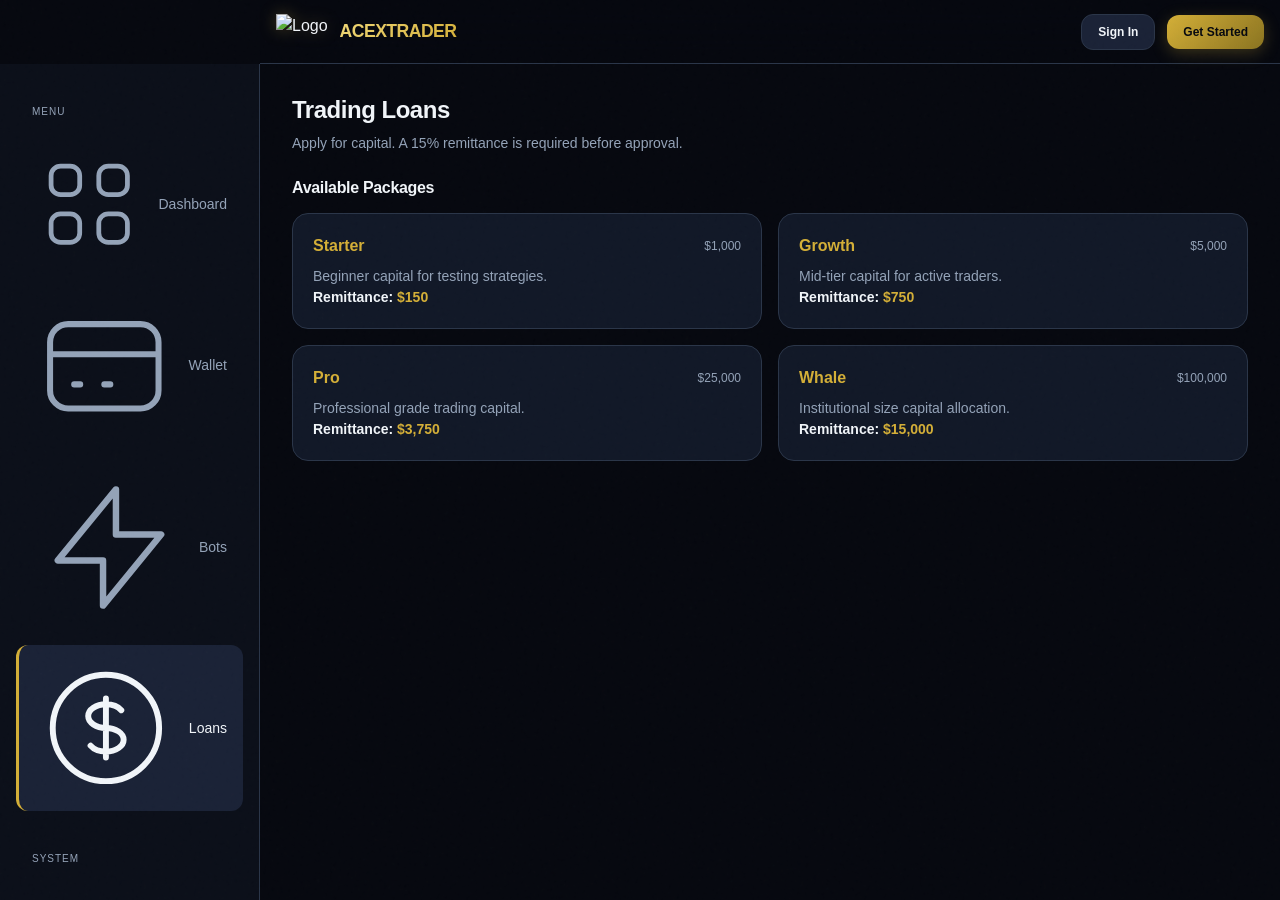
==== loans/index.html @ 778919cd "Create index.html" ====
<!DOCTYPE html>
<html lang="en">
<head>
<meta charset="UTF-8">
<meta name="viewport" content="width=device-width, initial-scale=1.0, viewport-fit=cover">
<meta name="theme-color" content="#06080f">
<title>Loans — Acextraderoption</title>
<link rel="stylesheet" href="../assets/css/main.css">
</head>
<body>
<header class="app-header">
  <div class="logo-wrap">
    <img src="../assets/img/logo.png" alt="Acextraderoption" class="logo-img" onerror="this.style.display='none'">
    <span class="logo-text">ACEXTRADER</span>
  </div>
</header>
<div class="sidebar"></div>
<nav class="bottom-nav"></nav>
<main class="main-content">
<script>
(async () => {
  if (!(await ACE.requireAuth())) return;
  const profile = await ACE.getProfile();
  const { data: loans } = await supabase.from('loans').select('*').eq('user_id', profile.id);
  const list = document.getElementById('loan-list');
  if (!loans || loans.length === 0) {
    list.innerHTML = '<div class="text-muted text-center py-6">No active loan applications.</div>';
  } else {
    list.innerHTML = loans.map(l => `
      <div class="card mb-4">
        <div class="flex items-center justify-between mb-3">
          <div class="fw-700">${l.package_name}</div>
          <span class="badge badge-${l.status === 'active' ? 'green' : l.status === 'pending' ? 'orange' : l.status === 'repaid' ? 'blue' : 'red'}">${l.status}</span>
        </div>
        <div class="grid grid-3 gap-4">
          <div>
            <div class="fs-12 text-muted">Principal</div>
            <div class="fw-700">${ACE.formatCurrency(l.principal_usd)}</div>
          </div>
          <div>
            <div class="fs-12 text-muted">Remittance (15%)</div>
            <div class="fw-700 text-gold">${ACE.formatCurrency(l.remittance_amount)}</div>
          </div>
          <div>
            <div class="fs-12 text-muted">Paid</div>
            <div class="fw-700">${l.remittance_paid ? 'Yes' : 'No'}</div>
          </div>
        </div>
      </div>
    `).join('');
  }
})();

function selectPackage(name, principal) {
  document.getElementById('package-name').value = name;
  document.getElementById('principal').value = principal;
  const remit = ACE.calculateLoanRemittance(principal);
  document.getElementById('remit-display').textContent = 'Remittance Required: ' + ACE.formatCurrency(remit) + ' (15%)';
  document.getElementById('apply-section').classList.remove('hidden');
  document.getElementById('apply-section').scrollIntoView({ behavior: 'smooth' });
}

document.getElementById('loanForm').addEventListener('submit', async (e) => {
  e.preventDefault();
  const session = await ACE.getSession();
  if (!session) return;
  const principal = parseFloat(document.getElementById('principal').value);
  const { data, error } = await supabase.from('loans').insert({
    user_id: session.user.id,
    package_name: document.getElementById('package-name').value,
    principal_usd: principal,
    remittance_paid: false,
    remittance_amount: ACE.calculateLoanRemittance(principal),
    status: 'pending'
  });
  if (error) { ACE.showToast(error.message, 'error'); }
  else {
    ACE.showToast('Loan application submitted. Pay remittance to activate.', 'success');
    setTimeout(() => location.reload(), 800);
  }
});
</script>

<div class="animate-fade-up">
  <h2 class="fs-24 fw-700 mb-2">Trading Loans</h2>
  <p class="fs-14 text-muted mb-6">Apply for capital. A 15% remittance is required before approval.</p>

  <div id="loan-list" class="mb-6"></div>

  <h3 class="fs-16 fw-700 mb-4">Available Packages</h3>
  <div class="grid grid-2 gap-4 mb-6">
    <div class="card card-hover" onclick="selectPackage('Starter', 1000)">
      <div class="flex items-center justify-between mb-2">
        <div class="fw-700 text-gold">Starter</div>
        <div class="fs-12 text-muted">$1,000</div>
      </div>
      <p class="fs-14 text-muted">Beginner capital for testing strategies.</p>
      <div class="mt-3 fw-700 fs-14">Remittance: <span class="text-gold">$150</span></div>
    </div>
    <div class="card card-hover" onclick="selectPackage('Growth', 5000)">
      <div class="flex items-center justify-between mb-2">
        <div class="fw-700 text-gold">Growth</div>
        <div class="fs-12 text-muted">$5,000</div>
      </div>
      <p class="fs-14 text-muted">Mid-tier capital for active traders.</p>
      <div class="mt-3 fw-700 fs-14">Remittance: <span class="text-gold">$750</span></div>
    </div>
    <div class="card card-hover" onclick="selectPackage('Pro', 25000)">
      <div class="flex items-center justify-between mb-2">
        <div class="fw-700 text-gold">Pro</div>
        <div class="fs-12 text-muted">$25,000</div>
      </div>
      <p class="fs-14 text-muted">Professional grade trading capital.</p>
      <div class="mt-3 fw-700 fs-14">Remittance: <span class="text-gold">$3,750</span></div>
    </div>
    <div class="card card-hover" onclick="selectPackage('Whale', 100000)">
      <div class="flex items-center justify-between mb-2">
        <div class="fw-700 text-gold">Whale</div>
        <div class="fs-12 text-muted">$100,000</div>
      </div>
      <p class="fs-14 text-muted">Institutional size capital allocation.</p>
      <div class="mt-3 fw-700 fs-14">Remittance: <span class="text-gold">$15,000</span></div>
    </div>
  </div>

  <div id="apply-section" class="hidden">
    <div class="card" style="max-width:500px;">
      <div class="card-title mb-4">Apply for Loan</div>
      <form id="loanForm">
        <input type="hidden" id="package-name">
        <div class="input-group">
          <label class="input-label">Principal Amount</label>
          <input type="number" class="input" id="principal" readonly>
        </div>
        <div class="input-group">
          <div id="remit-display" class="fs-14 fw-700 text-gold"></div>
        </div>
        <div class="input-group">
          <label class="input-label">
            <input type="checkbox" required style="margin-right:0.5rem;">
            I understand that 15% remittance must be paid to platform deposit addresses before this loan can be approved.
          </label>
        </div>
        <button type="submit" class="btn btn-primary">Submit Application</button>
      </form>
      <div class="fs-12 text-muted mt-4">
        Remittance addresses:<br>
        USDT TRC20: TChv3f5g8a9kL2mNpQrStUvWxYzAbCdEfG<br>
        USDT ERC20: 0x742d35Cc6634C0532925a3b844Bc9e7595f0bEb<br>
        BTC: bc1qxy2kgdygjrsqtzq2n0yrf2493p83kkfjhx0wlh
      </div>
    </div>
  </div>
</div>
</main>
<script src="../assets/js/supabase-config.js"></script>
<script src="../assets/js/app.js"></script>
</body>
</html>
---- assets/css/main.css ----
:root {
  --obsidian: #06080f;
  --deep: #0b0f19;
  --surface: #111827;
  --panel: #1a2236;
  --panel-hover: #232d45;
  --border: #2a3548;
  --border-light: #3a4a63;
  --text: #f1f5f9;
  --text-muted: #94a3b8;
  --gold: #d4af37;
  --gold-light: #f0d878;
  --gold-dim: #8a7320;
  --green: #10b981;
  --green-dim: #065f46;
  --red: #ef4444;
  --red-dim: #991b1b;
  --blue: #3b82f6;
  --blue-dim: #1e40af;
  --purple: #8b5cf6;
  --orange: #f59e0b;
  --shadow: 0 4px 24px rgba(0,0,0,0.4);
  --shadow-lg: 0 12px 40px rgba(0,0,0,0.6);
  --radius-sm: 8px;
  --radius: 12px;
  --radius-lg: 16px;
  --radius-xl: 24px;
}

* { margin: 0; padding: 0; box-sizing: border-box; -webkit-tap-highlight-color: transparent; }

html { scroll-behavior: smooth; }

body {
  font-family: -apple-system, BlinkMacSystemFont, 'Segoe UI', Roboto, Helvetica, Arial, sans-serif;
  background: var(--obsidian);
  color: var(--text);
  min-height: 100vh;
  overflow-x: hidden;
  line-height: 1.5;
  -webkit-font-smoothing: antialiased;
  padding-bottom: 80px;
}

body::before {
  content: '';
  position: fixed; inset: 0;
  background-image: url("data:image/svg+xml,%3Csvg viewBox='0 0 256 256' xmlns='http://www.w3.org/2000/svg'%3E%3Cfilter id='n'%3E%3CfeTurbulence type='fractalNoise' baseFrequency='0.85' numOctaves='4' stitchTiles='stitch'/%3E%3C/filter%3E%3Crect width='100%25' height='100%25' filter='url(%23n)' opacity='0.035'/%3E%3C/svg%3E");
  pointer-events: none; z-index: 9999; opacity: 0.5;
}

::-webkit-scrollbar { width: 6px; }
::-webkit-scrollbar-track { background: var(--obsidian); }
::-webkit-scrollbar-thumb { background: var(--border); border-radius: 3px; }
::-webkit-scrollbar-thumb:hover { background: var(--border-light); }

h1, h2, h3, h4, h5, h6 { font-weight: 700; letter-spacing: -0.02em; line-height: 1.2; }

.text-muted { color: var(--text-muted); }
.text-gold { color: var(--gold); }
.text-green { color: var(--green); }
.text-red { color: var(--red); }
.text-blue { color: var(--blue); }
.text-orange { color: var(--orange); }

.fs-10 { font-size: 0.625rem; }
.fs-12 { font-size: 0.75rem; }
.fs-14 { font-size: 0.875rem; }
.fs-16 { font-size: 1rem; }
.fs-20 { font-size: 1.25rem; }
.fs-24 { font-size: 1.5rem; }
.fs-32 { font-size: 2rem; }
.fs-40 { font-size: 2.5rem; }

.fw-500 { font-weight: 500; }
.fw-600 { font-weight: 600; }
.fw-700 { font-weight: 700; }

.container { max-width: 1200px; margin: 0 auto; padding: 0 1rem; }
.flex { display: flex; }
.flex-col { flex-direction: column; }
.items-center { align-items: center; }
.justify-between { justify-content: space-between; }
.justify-center { justify-content: center; }
.gap-2 { gap: 0.5rem; }
.gap-3 { gap: 0.75rem; }
.gap-4 { gap: 1rem; }
.gap-6 { gap: 1.5rem; }
.flex-1 { flex: 1; }
.grid { display: grid; }
.grid-2 { grid-template-columns: repeat(2, 1fr); }
.grid-3 { grid-template-columns: repeat(3, 1fr); }
.grid-4 { grid-template-columns: repeat(4, 1fr); }

@media (max-width: 768px) {
  .grid-2, .grid-3, .grid-4 { grid-template-columns: 1fr; }
}

.mt-2 { margin-top: 0.5rem; } .mt-4 { margin-top: 1rem; } .mt-6 { margin-top: 1.5rem; } .mt-8 { margin-top: 2rem; }
.mb-2 { margin-bottom: 0.5rem; } .mb-4 { margin-bottom: 1rem; } .mb-6 { margin-bottom: 1.5rem; }
.p-4 { padding: 1rem; } .p-6 { padding: 1.5rem; }
.py-4 { padding-top: 1rem; padding-bottom: 1rem; }
.px-4 { padding-left: 1rem; padding-right: 1rem; }

.app-header {
  position: sticky; top: 0; z-index: 100;
  background: rgba(6,8,15,0.85);
  backdrop-filter: blur(20px) saturate(1.8);
  -webkit-backdrop-filter: blur(20px) saturate(1.8);
  border-bottom: 1px solid var(--border);
  height: 64px;
  display: flex; align-items: center; justify-content: space-between;
  padding: 0 1rem;
}

.logo-wrap {
  display: flex; align-items: center; gap: 0.75rem;
}

.logo-img {
  height: 36px; width: auto;
  filter: drop-shadow(0 0 8px rgba(212,175,55,0.3));
}

.logo-text {
  font-size: 1.1rem; font-weight: 800; letter-spacing: -0.03em;
  background: linear-gradient(135deg, var(--gold-light), var(--gold));
  -webkit-background-clip: text; -webkit-text-fill-color: transparent;
}

.header-actions {
  display: flex; align-items: center; gap: 0.75rem;
}

.sidebar {
  position: fixed; left: 0; top: 64px; bottom: 0; width: 260px;
  background: var(--deep);
  border-right: 1px solid var(--border);
  padding: 1.5rem 1rem;
  display: none;
  flex-direction: column; gap: 0.5rem;
  z-index: 90;
}

.sidebar-link {
  display: flex; align-items: center; gap: 0.75rem;
  padding: 0.75rem 1rem;
  border-radius: var(--radius);
  color: var(--text-muted);
  text-decoration: none; font-size: 0.875rem; font-weight: 500;
  transition: all 0.2s;
}

.sidebar-link:hover, .sidebar-link.active {
  background: var(--panel);
  color: var(--text);
}

.sidebar-link.active {
  border-left: 3px solid var(--gold);
}

.sidebar-section {
  font-size: 0.625rem; text-transform: uppercase; letter-spacing: 0.1em;
  color: var(--text-muted); padding: 1rem 1rem 0.5rem;
}

.bottom-nav {
  position: fixed; bottom: 0; left: 0; right: 0;
  height: 72px; padding-bottom: env(safe-area-inset-bottom);
  background: rgba(11,15,25,0.92);
  backdrop-filter: blur(20px);
  -webkit-backdrop-filter: blur(20px);
  border-top: 1px solid var(--border);
  display: flex; justify-content: space-around; align-items: center;
  z-index: 100;
}

.bottom-nav-item {
  display: flex; flex-direction: column; align-items: center; gap: 4px;
  color: var(--text-muted); text-decoration: none; font-size: 0.625rem;
  flex: 1; padding: 0.5rem 0;
  transition: color 0.2s;
}

.bottom-nav-item svg {
  width: 24px; height: 24px; stroke-width: 2;
}

.bottom-nav-item.active {
  color: var(--gold);
}

.bottom-nav-item:active {
  transform: scale(0.95);
}

.main-content {
  padding: 1.5rem 1rem;
  max-width: 1200px; margin: 0 auto;
}

@media (min-width: 1024px) {
  .sidebar { display: flex; }
  .bottom-nav { display: none; }
  body { padding-bottom: 0; }
  .main-content { margin-left: 260px; padding: 2rem; }
  .app-header { left: 260px; width: calc(100% - 260px); }
}

.card {
  background: var(--surface);
  border: 1px solid var(--border);
  border-radius: var(--radius-lg);
  padding: 1.25rem;
  position: relative;
  overflow: hidden;
  transition: transform 0.2s, border-color 0.2s;
}

.card-hover:hover {
  border-color: var(--border-light);
  transform: translateY(-2px);
}

.card-gold {
  border-color: var(--gold-dim);
  background: linear-gradient(180deg, rgba(212,175,55,0.08) 0%, var(--surface) 100%);
}

.card-header {
  display: flex; align-items: center; justify-content: space-between;
  margin-bottom: 1rem;
}

.card-title {
  font-size: 0.875rem; font-weight: 600; color: var(--text);
}

.balance-display {
  font-size: 2rem; font-weight: 700; letter-spacing: -0.03em;
  background: linear-gradient(135deg, #fff, var(--gold-light));
  -webkit-background-clip: text; -webkit-text-fill-color: transparent;
}

.balance-label {
  font-size: 0.75rem; color: var(--text-muted); text-transform: uppercase; letter-spacing: 0.05em;
}

.btn {
  display: inline-flex; align-items: center; justify-content: center; gap: 0.5rem;
  padding: 0.875rem 1.5rem;
  border-radius: var(--radius);
  border: none;
  font-size: 0.875rem; font-weight: 600;
  cursor: pointer;
  transition: all 0.2s;
  text-decoration: none;
  width: 100%;
}

.btn:active { transform: scale(0.98); }

.btn-primary {
  background: linear-gradient(135deg, var(--gold), var(--gold-dim));
  color: var(--obsidian);
  box-shadow: 0 4px 16px rgba(212,175,55,0.25);
}

.btn-primary:hover {
  box-shadow: 0 6px 20px rgba(212,175,55,0.35);
  filter: brightness(1.1);
}

.btn-secondary {
  background: var(--panel);
  color: var(--text);
  border: 1px solid var(--border);
}

.btn-secondary:hover { background: var(--panel-hover); }

.btn-success {
  background: linear-gradient(135deg, var(--green), var(--green-dim));
  color: white;
}

.btn-danger {
  background: linear-gradient(135deg, var(--red), var(--red-dim));
  color: white;
}

.btn-outline {
  background: transparent;
  border: 1px solid var(--border-light);
  color: var(--text);
}

.btn-sm { padding: 0.5rem 1rem; font-size: 0.75rem; }
.btn-lg { padding: 1rem 2rem; font-size: 1rem; border-radius: var(--radius-lg); }

.input-group {
  display: flex; flex-direction: column; gap: 0.5rem;
  margin-bottom: 1rem;
}

.input-label {
  font-size: 0.75rem; font-weight: 600; color: var(--text-muted); text-transform: uppercase; letter-spacing: 0.05em;
}

.input {
  background: var(--panel);
  border: 1px solid var(--border);
  border-radius: var(--radius);
  padding: 0.875rem 1rem;
  color: var(--text);
  font-size: 1rem;
  width: 100%;
  outline: none;
  transition: border-color 0.2s;
}

.input:focus { border-color: var(--gold); }

.input::placeholder { color: var(--text-muted); opacity: 0.6; }

.form-card {
  max-width: 420px; margin: 0 auto;
  padding: 2rem;
}

.form-title {
  text-align: center; margin-bottom: 2rem;
}

.form-title h2 {
  font-size: 1.5rem; margin-bottom: 0.5rem;
}

.form-title p {
  font-size: 0.875rem; color: var(--text-muted);
}

.table-wrap {
  overflow-x: auto;
  border: 1px solid var(--border);
  border-radius: var(--radius);
}

.table {
  width: 100%; border-collapse: collapse; font-size: 0.875rem;
}

.table th {
  text-align: left; padding: 0.875rem 1rem;
  font-size: 0.625rem; text-transform: uppercase; letter-spacing: 0.08em;
  color: var(--text-muted); font-weight: 600;
  background: var(--panel);
  border-bottom: 1px solid var(--border);
}

.table td {
  padding: 1rem;
  border-bottom: 1px solid var(--border);
  color: var(--text);
}

.table tr:last-child td { border-bottom: none; }

.badge {
  display: inline-flex; align-items: center; gap: 0.375rem;
  padding: 0.25rem 0.625rem;
  border-radius: 9999px;
  font-size: 0.625rem; font-weight: 700; text-transform: uppercase; letter-spacing: 0.05em;
}

.badge-green { background: rgba(16,185,129,0.15); color: var(--green); border: 1px solid rgba(16,185,129,0.3); }
.badge-red { background: rgba(239,68,68,0.15); color: var(--red); border: 1px solid rgba(239,68,68,0.3); }
.badge-blue { background: rgba(59,130,246,0.15); color: var(--blue); border: 1px solid rgba(59,130,246,0.3); }
.badge-gold { background: rgba(212,175,55,0.15); color: var(--gold); border: 1px solid rgba(212,175,55,0.3); }
.badge-orange { background: rgba(245,158,11,0.15); color: var(--orange); border: 1px solid rgba(245,158,11,0.3); }

.address-box {
  background: var(--obsidian);
  border: 1px solid var(--border);
  border-radius: var(--radius);
  padding: 1rem;
  font-family: 'SF Mono', Monaco, monospace;
  font-size: 0.8125rem;
  color: var(--gold-light);
  word-break: break-all;
  text-align: center;
  position: relative;
}

.copy-btn {
  position: absolute; top: 0.5rem; right: 0.5rem;
  background: var(--panel); border: 1px solid var(--border);
  color: var(--text-muted); padding: 0.25rem 0.5rem;
  border-radius: var(--radius-sm); font-size: 0.625rem;
  cursor: pointer;
}

.toast-container {
  position: fixed; top: 80px; right: 1rem; z-index: 1000;
  display: flex; flex-direction: column; gap: 0.5rem;
}

.toast {
  background: var(--panel);
  border: 1px solid var(--border);
  border-left: 4px solid var(--gold);
  padding: 1rem 1.25rem;
  border-radius: var(--radius);
  box-shadow: var(--shadow-lg);
  font-size: 0.875rem;
  min-width: 280px;
  animation: slideIn 0.3s ease;
}

.toast.success { border-left-color: var(--green); }
.toast.error { border-left-color: var(--red); }

@keyframes slideIn {
  from { transform: translateX(100%); opacity: 0; }
  to { transform: translateX(0); opacity: 1; }
}

@keyframes fadeUp {
  from { transform: translateY(20px); opacity: 0; }
  to { transform: translateY(0); opacity: 1; }
}

.animate-fade-up { animation: fadeUp 0.5s ease forwards; }

.gate-overlay {
  background: rgba(6,8,15,0.95);
  border: 1px solid var(--gold-dim);
  border-radius: var(--radius-lg);
  padding: 2rem;
  text-align: center;
}

.gate-icon {
  width: 56px; height: 56px; margin: 0 auto 1rem;
  background: rgba(212,175,55,0.1);
  border: 1px solid var(--gold-dim);
  border-radius: 50%;
  display: flex; align-items: center; justify-content: center;
  font-size: 1.5rem;
}

.qr-placeholder {
  width: 160px; height: 160px; margin: 0 auto;
  background: white; border-radius: var(--radius);
  display: flex; align-items: center; justify-content: center;
  color: var(--obsidian); font-size: 0.75rem; font-weight: 700;
}

.hero-landing {
  min-height: calc(100vh - 64px);
  display: flex; flex-direction: column; justify-content: center;
  padding: 2rem 1rem;
  text-align: center;
  position: relative;
  overflow: hidden;
}

.hero-landing::before {
  content: '';
  position: absolute; top: -50%; left: -50%; width: 200%; height: 200%;
  background: radial-gradient(circle at 50% 50%, rgba(212,175,55,0.08), transparent 60%);
  pointer-events: none;
}

.hero-title {
  font-size: clamp(2rem, 6vw, 3.5rem);
  font-weight: 800;
  line-height: 1.1;
  margin-bottom: 1rem;
  position: relative;
}

.hero-title span {
  background: linear-gradient(135deg, var(--gold-light), var(--gold));
  -webkit-background-clip: text; -webkit-text-fill-color: transparent;
}

.hero-sub {
  font-size: 1rem; color: var(--text-muted); max-width: 500px; margin: 0 auto 2rem;
}

.feature-grid {
  display: grid; grid-template-columns: repeat(auto-fit, minmax(260px, 1fr)); gap: 1rem;
  margin-top: 3rem;
}

.feature-card {
  background: var(--surface);
  border: 1px solid var(--border);
  border-radius: var(--radius-lg);
  padding: 1.5rem;
  text-align: left;
}

.feature-card .icon {
  width: 40px; height: 40px; border-radius: var(--radius);
  background: var(--panel);
  display: flex; align-items: center; justify-content: center;
  font-size: 1.25rem; margin-bottom: 1rem;
}

.admin-stat {
  background: var(--surface);
  border: 1px solid var(--border);
  border-radius: var(--radius);
  padding: 1rem;
}

.admin-stat-value {
  font-size: 1.5rem; font-weight: 700; color: var(--gold-light);
}

.hidden { display: none !important; }
.text-center { text-align: center; }
.w-full { width: 100%; }
.divider {
  height: 1px; background: var(--border); margin: 1.5rem 0;
}

.loader {
  width: 20px; height: 20px;
  border: 2px solid var(--border);
  border-top-color: var(--gold);
  border-radius: 50%;
  animation: spin 0.8s linear infinite;
}

@keyframes spin { to { transform: rotate(360deg); } }

@supports (padding: max(0px)) {
  .app-header { padding-left: max(1rem, env(safe-area-inset-left)); padding-right: max(1rem, env(safe-area-inset-right)); }
}
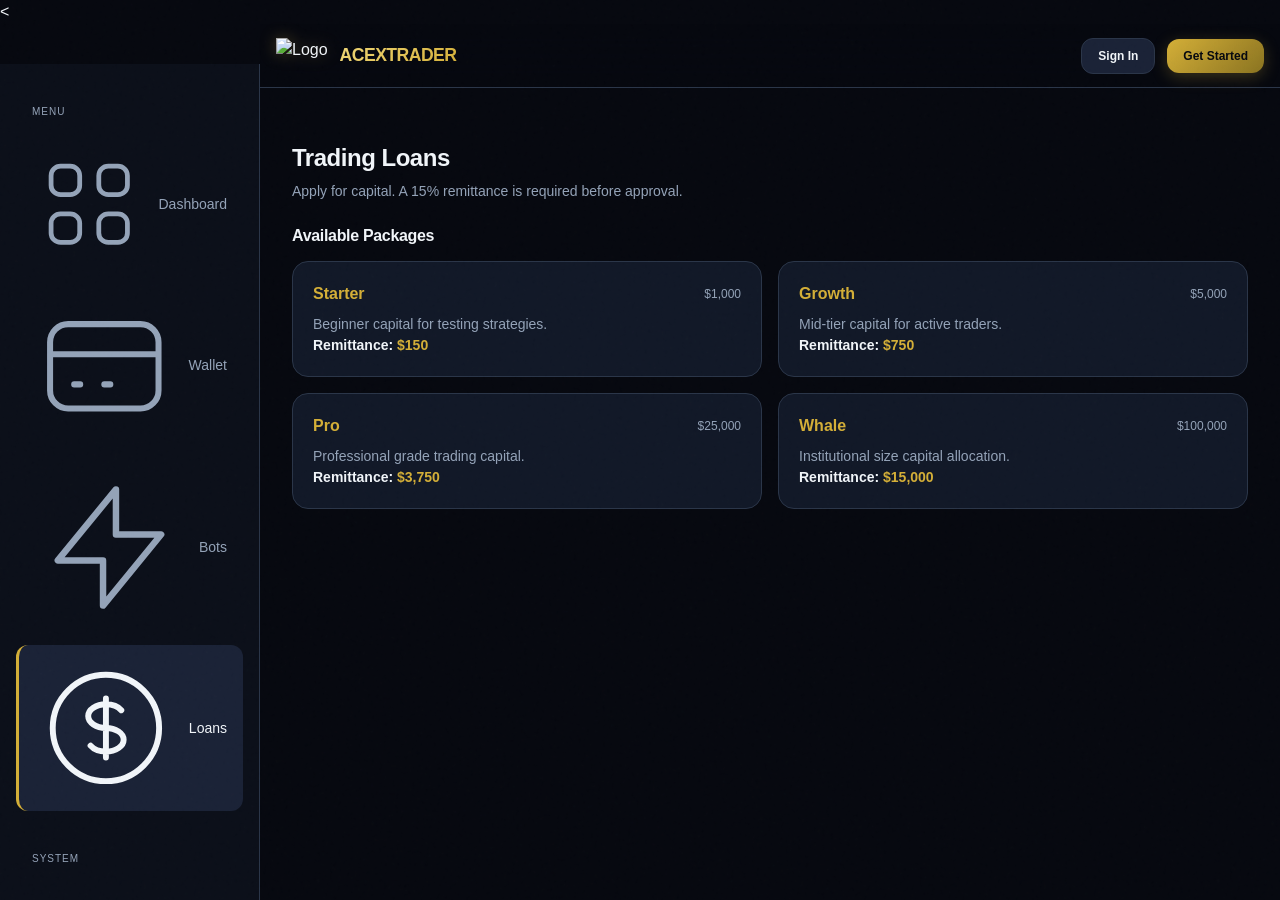
==== commit bb3ad28c: "Update index.html" ====
--- a/loans/index.html
+++ b/loans/index.html
@@ -8,15 +8,15 @@
 <link rel="stylesheet" href="../assets/css/main.css">
 </head>
 <body>
-<header class="app-header">
+<<header class="app-header">
   <div class="logo-wrap">
     <img src="../assets/img/logo.png" alt="Acextraderoption" class="logo-img" onerror="this.style.display='none'">
     <span class="logo-text">ACEXTRADER</span>
   </div>
 </header>
 <div class="sidebar"></div>
-<nav class="bottom-nav"></nav>
-<main class="main-content">
+<<nav class="bottom-nav"></nav>
+<<main class="main-content">
 <script>
 (async () => {
   if (!(await ACE.requireAuth())) return;
@@ -145,9 +145,9 @@
       </form>
       <div class="fs-12 text-muted mt-4">
         Remittance addresses:<br>
-        USDT TRC20: TChv3f5g8a9kL2mNpQrStUvWxYzAbCdEfG<br>
-        USDT ERC20: 0x742d35Cc6634C0532925a3b844Bc9e7595f0bEb<br>
-        BTC: bc1qxy2kgdygjrsqtzq2n0yrf2493p83kkfjhx0wlh
+        USDT TRC20: TY1rjXKoLM4MKUmUMAJNaqngxdXAUQDrUG<br>
+        USDT ERC20: 0x6420440fe3052422134229ff5ac904ec1aadf882<br>
+        BTC: 1M4CxHqAhCeWQnoF3HgmzhS4sxKgDWwF1g
       </div>
     </div>
   </div>
